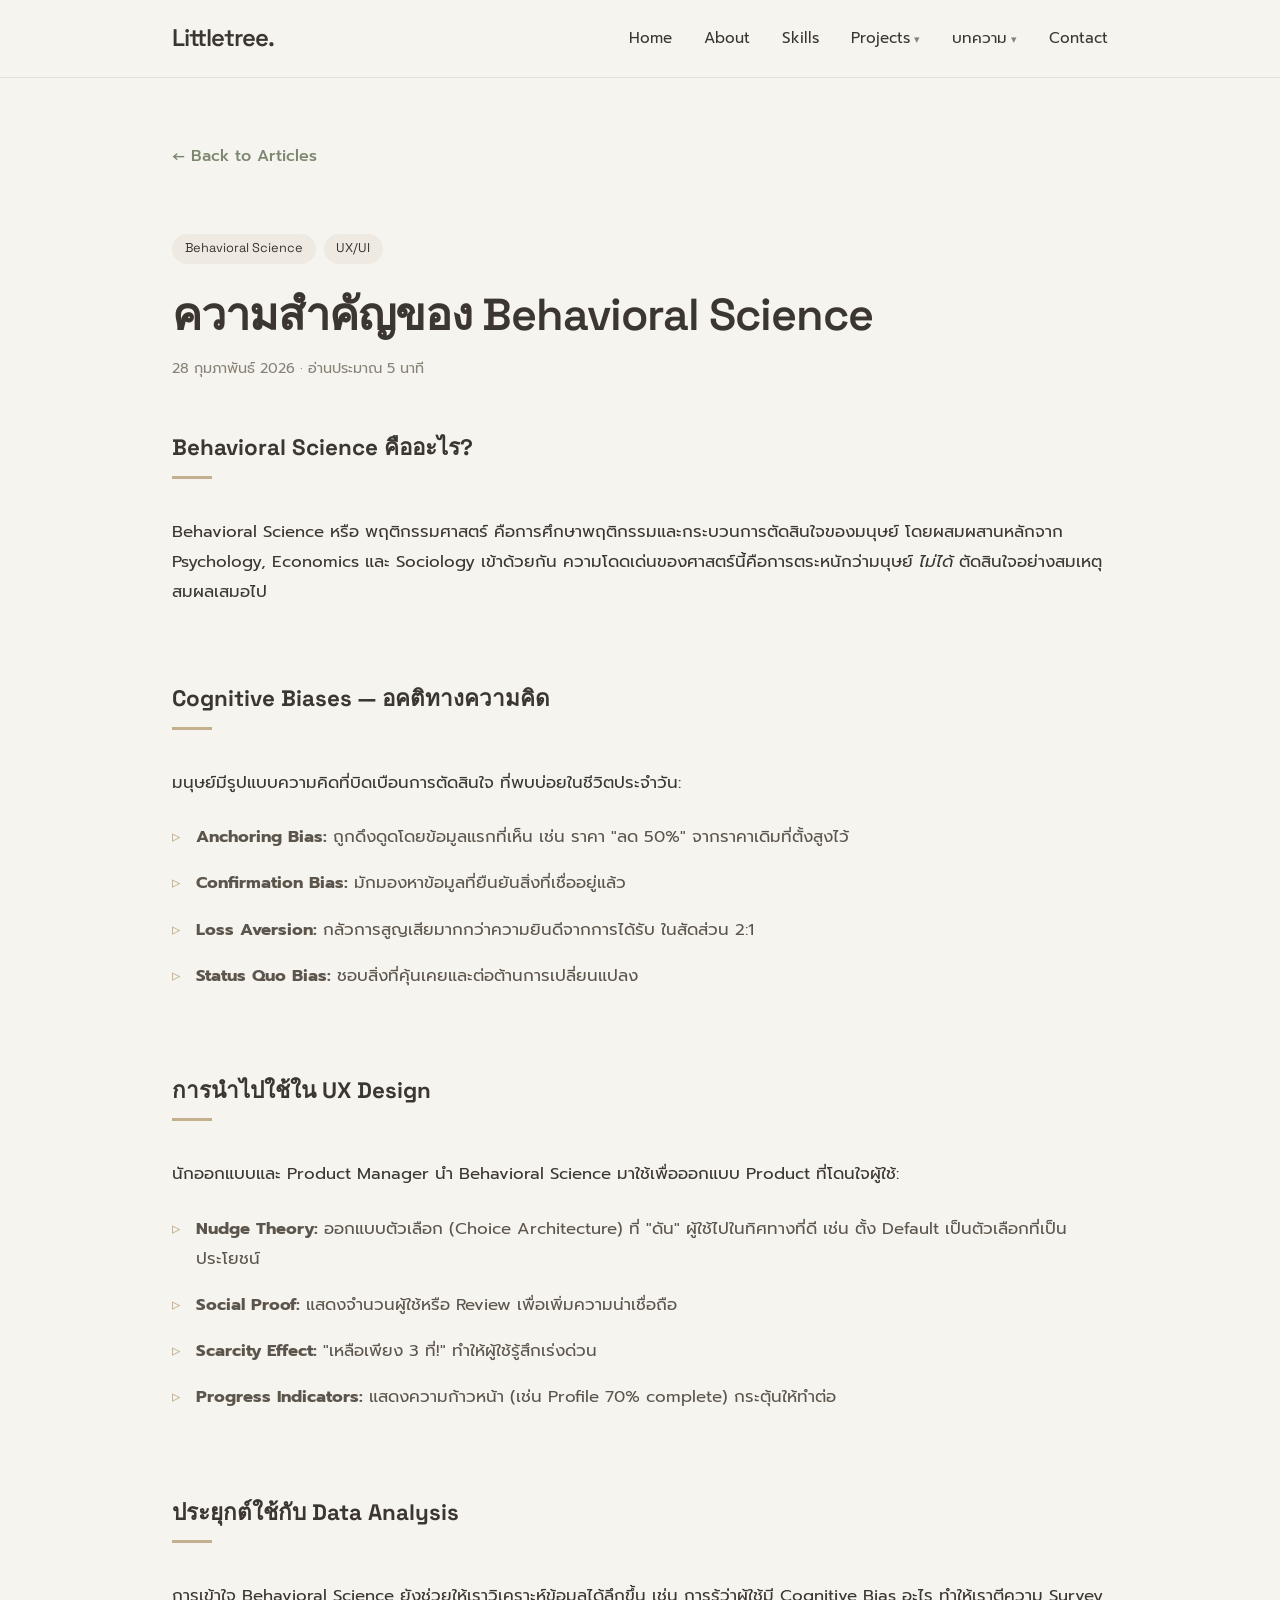
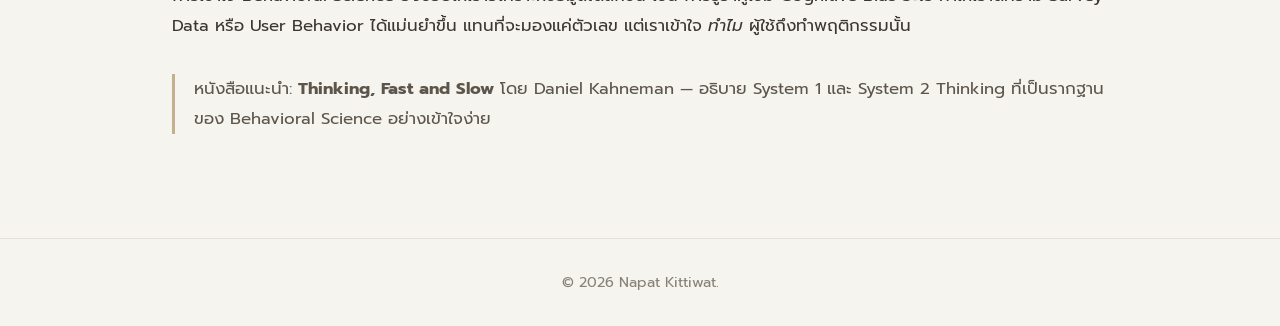
==== article-behavioral.html @ 37f3296d "Add files via upload" ====
<!DOCTYPE html>
<html lang="th">

<head>
    <meta charset="UTF-8">
    <meta name="viewport" content="width=device-width, initial-scale=1.0">
    <title>Behavioral Science | Littletree</title>
    <link rel="stylesheet" href="style.css">
    <link
        href="https://fonts.googleapis.com/css2?family=Prompt:wght@300;400;500;600&family=Space+Grotesk:wght@400;500;600&display=swap"
        rel="stylesheet">
</head>

<body>
    <nav class="navbar">
        <div class="nav-content">
            <a href="index.html#home" class="logo">Littletree.</a>
            <ul class="nav-links">
                <li><a href="index.html#home">Home</a></li>
                <li><a href="index.html#about">About</a></li>
                <li><a href="index.html#skills">Skills</a></li>
                <li class="dropdown">
                    <a href="projects.html">Projects</a>
                    <ul class="dropdown-menu">
                        <li><a href="projects.html#data">Data Projects</a></li>
                        <li><a href="projects.html#coding">Coding Projects</a></li>
                    </ul>
                </li>
                <li class="dropdown">
                    <a href="articles.html">บทความ</a>
                    <ul class="dropdown-menu">
                        <li><a href="articles.html#data">Data Articles</a></li>
                        <li><a href="articles.html#coding">Coding Articles</a></li>
                        <li><a href="articles.html#til">อันนี้เพิ่งรู้</a></li>
                    </ul>
                </li>
                <li><a href="index.html#contact">Contact</a></li>
            </ul>
        </div>
    </nav>

    <main>
        <section style="padding-top: 9rem; padding-bottom: 5rem;">
            <div class="container">
                <a href="articles.html" class="back-link">&larr; Back to Articles</a>
                <div class="tags" style="margin-top: 2rem;">
                    <span>Behavioral Science</span>
                    <span>UX/UI</span>
                </div>
                <h1 class="name" style="margin-top: 1rem; font-size: 2.8rem; line-height: 1.2;">ความสำคัญของ Behavioral
                    Science</h1>
                <p style="margin-top: 1rem; color: #888276; font-size: 0.9rem;">28 กุมภาพันธ์ 2026 · อ่านประมาณ 5 นาที
                </p>

                <div class="project-content" style="margin-top: 3rem;">

                    <h2 class="section-title" style="font-size: 1.4rem;">Behavioral Science คืออะไร?</h2>
                    <p>
                        Behavioral Science หรือ พฤติกรรมศาสตร์ คือการศึกษาพฤติกรรมและกระบวนการตัดสินใจของมนุษย์
                        โดยผสมผสานหลักจาก Psychology, Economics และ Sociology เข้าด้วยกัน
                        ความโดดเด่นของศาสตร์นี้คือการตระหนักว่ามนุษย์ <em>ไม่ได้</em> ตัดสินใจอย่างสมเหตุสมผลเสมอไป
                    </p>

                    <h2 class="section-title" style="font-size: 1.4rem; margin-top: 3rem;">Cognitive Biases —
                        อคติทางความคิด</h2>
                    <p>มนุษย์มีรูปแบบความคิดที่บิดเบือนการตัดสินใจ ที่พบบ่อยในชีวิตประจำวัน:</p>
                    <ul class="feature-list">
                        <li><strong>Anchoring Bias:</strong> ถูกดึงดูดโดยข้อมูลแรกที่เห็น เช่น ราคา "ลด 50%"
                            จากราคาเดิมที่ตั้งสูงไว้</li>
                        <li><strong>Confirmation Bias:</strong> มักมองหาข้อมูลที่ยืนยันสิ่งที่เชื่ออยู่แล้ว</li>
                        <li><strong>Loss Aversion:</strong> กลัวการสูญเสียมากกว่าความยินดีจากการได้รับ ในสัดส่วน 2:1
                        </li>
                        <li><strong>Status Quo Bias:</strong> ชอบสิ่งที่คุ้นเคยและต่อต้านการเปลี่ยนแปลง</li>
                    </ul>

                    <h2 class="section-title" style="font-size: 1.4rem; margin-top: 3rem;">การนำไปใช้ใน UX Design</h2>
                    <p>นักออกแบบและ Product Manager นำ Behavioral Science มาใช้เพื่อออกแบบ Product ที่โดนใจผู้ใช้:</p>
                    <ul class="feature-list">
                        <li><strong>Nudge Theory:</strong> ออกแบบตัวเลือก (Choice Architecture) ที่ "ดัน"
                            ผู้ใช้ไปในทิศทางที่ดี เช่น ตั้ง Default เป็นตัวเลือกที่เป็นประโยชน์</li>
                        <li><strong>Social Proof:</strong> แสดงจำนวนผู้ใช้หรือ Review เพื่อเพิ่มความน่าเชื่อถือ</li>
                        <li><strong>Scarcity Effect:</strong> "เหลือเพียง 3 ที่!" ทำให้ผู้ใช้รู้สึกเร่งด่วน</li>
                        <li><strong>Progress Indicators:</strong> แสดงความก้าวหน้า (เช่น Profile 70% complete)
                            กระตุ้นให้ทำต่อ</li>
                    </ul>

                    <h2 class="section-title" style="font-size: 1.4rem; margin-top: 3rem;">ประยุกต์ใช้กับ Data Analysis
                    </h2>
                    <p>
                        การเข้าใจ Behavioral Science ยังช่วยให้เราวิเคราะห์ข้อมูลได้ลึกขึ้น
                        เช่น การรู้ว่าผู้ใช้มี Cognitive Bias อะไร ทำให้เราตีความ Survey Data หรือ User Behavior
                        ได้แม่นยำขึ้น
                        แทนที่จะมองแค่ตัวเลข แต่เราเข้าใจ <em>ทำไม</em> ผู้ใช้ถึงทำพฤติกรรมนั้น
                    </p>

                    <p
                        style="margin-top: 2rem; border-left: 3px solid var(--secondary-color); padding-left: 1.2rem; color: #5c554b;">
                        หนังสือแนะนำ: <strong>Thinking, Fast and Slow</strong> โดย Daniel Kahneman — อธิบาย System 1 และ
                        System 2 Thinking ที่เป็นรากฐานของ Behavioral Science อย่างเข้าใจง่าย
                    </p>
                </div>
            </div>
        </section>
    </main>

    <footer>
        <div class="container">
            <p>&copy; 2026 Napat Kittiwat.</p>
        </div>
    </footer>

    <script src="script.js"></script>
</body>

</html>
---- style.css ----
/* Earth Tone Variables */
:root {
    --bg-color: #f6f4ef;
    --text-color: #3b362f;
    --primary-color: #7b886f;
    /* Muted olive green */
    --primary-hover: #65715a;
    --secondary-color: #c4b08f;
    /* Warm sand */
    --border-color: #e5e0d3;
    --card-bg: #fffdf9;

    --font-heading: 'Space Grotesk', sans-serif;
    --font-body: 'Prompt', sans-serif;
}

* {
    margin: 0;
    padding: 0;
    box-sizing: border-box;
}

html {
    scroll-behavior: smooth;
}

body {
    font-family: var(--font-body);
    background-color: var(--bg-color);
    color: var(--text-color);
    line-height: 1.6;
}

h1,
h2,
h3,
.logo {
    font-family: var(--font-heading);
}

.container {
    max-width: 1000px;
    margin: 0 auto;
    padding: 0 2rem;
}

/* Navbar */
.navbar {
    position: fixed;
    top: 0;
    width: 100%;
    background-color: rgba(246, 244, 239, 0.9);
    backdrop-filter: blur(8px);
    z-index: 1000;
    border-bottom: 1px solid var(--border-color);
}

.nav-content {
    max-width: 1000px;
    margin: 0 auto;
    padding: 1.2rem 2rem;
    display: flex;
    justify-content: space-between;
    align-items: center;
}

.logo {
    font-size: 1.5rem;
    font-weight: 600;
    color: var(--text-color);
    text-decoration: none;
    letter-spacing: -1px;
}

.nav-links {
    list-style: none;
    display: flex;
    gap: 2rem;
    align-items: center;
}

.nav-links a {
    text-decoration: none;
    color: var(--text-color);
    font-weight: 400;
    font-size: 0.95rem;
    transition: color 0.3s ease;
}

.nav-links a:hover,
.nav-links a.active {
    color: var(--primary-color);
}

/* Dropdown */
.dropdown {
    position: relative;
}

.dropdown>a::after {
    content: ' ▾';
    font-size: 0.7rem;
    opacity: 0.6;
}

.dropdown-menu {
    display: none;
    position: absolute;
    top: 100%;
    left: 50%;
    transform: translateX(-50%);
    background-color: rgba(250, 248, 244, 0.98);
    backdrop-filter: blur(10px);
    border: 1px solid var(--border-color);
    border-radius: 8px;
    padding: 0.8rem 0 0.4rem;
    min-width: 180px;
    list-style: none;
    z-index: 999;
    box-shadow: 0 8px 24px rgba(59, 54, 47, 0.1);
    white-space: nowrap;
}

.dropdown:hover .dropdown-menu {
    display: block;
}

.dropdown-menu li a {
    display: block;
    padding: 0.55rem 1.2rem;
    color: var(--text-color);
    font-size: 0.88rem;
    font-weight: 400;
    transition: color 0.2s ease, background 0.2s ease;
}

.dropdown-menu li a:hover {
    color: var(--primary-color);
    background-color: rgba(123, 136, 111, 0.06);
}

.dropdown-menu li a::after {
    content: none;
    /* no arrow-after on sub-items */
}

/* Sections */

section {
    padding: 6rem 0;
}

.section-title {
    font-size: 2rem;
    margin-bottom: 3rem;
    position: relative;
    display: inline-block;
}

.section-title::after {
    content: '';
    position: absolute;
    bottom: -10px;
    left: 0;
    width: 40px;
    height: 3px;
    background-color: var(--secondary-color);
}

/* Hero Section */
.hero {
    min-height: 100vh;
    display: flex;
    align-items: center;
    padding-top: 5rem;
}

.greeting {
    font-size: 1.2rem;
    color: var(--primary-color);
    margin-bottom: 0.5rem;
}

.name {
    font-size: 4rem;
    font-weight: 600;
    line-height: 1.1;
    margin-bottom: 1rem;
    letter-spacing: -1px;
}

.role {
    font-size: 1.8rem;
    font-weight: 400;
    color: var(--secondary-color);
    margin-bottom: 1.5rem;
}

.summary {
    font-size: 1.1rem;
    max-width: 600px;
    margin-bottom: 2.5rem;
    color: #5c554b;
}

/* Buttons */
.cta-buttons {
    display: flex;
    gap: 1rem;
}

.btn {
    display: inline-block;
    padding: 0.8rem 1.8rem;
    border-radius: 4px;
    text-decoration: none;
    font-weight: 500;
    transition: all 0.3s ease;
}

.btn.primary {
    background-color: var(--primary-color);
    color: white;
}

.btn.primary:hover {
    background-color: var(--primary-hover);
}

.btn.secondary {
    border: 1px solid var(--primary-color);
    color: var(--primary-color);
}

.btn.secondary:hover {
    background-color: rgba(123, 136, 111, 0.1);
}

/* About Section */
.about-text p {
    margin-bottom: 1rem;
    font-size: 1.05rem;
}

/* Skills Section */
.skills-grid {
    display: grid;
    grid-template-columns: repeat(auto-fit, minmax(280px, 1fr));
    gap: 2rem;
}

.skill-category {
    background-color: var(--card-bg);
    padding: 2rem;
    border: 1px solid var(--border-color);
    border-radius: 8px;
}

.skill-category h3 {
    margin-bottom: 1.5rem;
    color: var(--text-color);
    font-size: 1.2rem;
}

.skill-category ul {
    list-style-type: none;
}

.skill-category li {
    margin-bottom: 0.8rem;
    position: relative;
    padding-left: 1.5rem;
    color: #5c554b;
}

.skill-category li::before {
    content: '▹';
    position: absolute;
    left: 0;
    color: var(--secondary-color);
}

/* Projects Section */
.project-grid {
    display: grid;
    grid-template-columns: repeat(auto-fit, minmax(320px, 1fr));
    gap: 2rem;
}

.project-card {
    background-color: var(--card-bg);
    border: 1px solid var(--border-color);
    border-radius: 8px;
    overflow: hidden;
    transition: transform 0.3s ease, box-shadow 0.3s ease;
}

.project-card:hover {
    transform: translateY(-5px);
    box-shadow: 0 10px 20px rgba(59, 54, 47, 0.05);
}

.project-info {
    padding: 2rem;
}

.project-info h3 {
    font-size: 1.3rem;
    margin-bottom: 1rem;
}

.project-info p {
    color: #5c554b;
    margin-bottom: 1.5rem;
    font-size: 0.95rem;
}

/* Tags */
.tags {
    display: flex;
    flex-wrap: wrap;
    gap: 0.5rem;
    margin-bottom: 1.5rem;
}

.tags span {
    font-size: 0.8rem;
    font-family: var(--font-heading);
    padding: 0.3rem 0.8rem;
    background-color: rgba(196, 176, 143, 0.15);
    color: var(--text-color);
    border-radius: 20px;
}

.project-link {
    text-decoration: none;
    color: var(--primary-color);
    font-weight: 500;
    font-size: 0.9rem;
    transition: color 0.3s ease;
}

.project-link:hover {
    color: var(--secondary-color);
}

/* View All Links */
.view-all-container {
    text-align: right;
    margin-top: 2rem;
}

.view-all-link {
    font-family: var(--font-heading);
    text-decoration: none;
    color: var(--text-color);
    font-weight: 500;
    font-size: 1rem;
    transition: color 0.3s ease, transform 0.3s ease;
    display: inline-block;
}

.view-all-link:hover {
    color: var(--primary-color);
    transform: translateX(5px);
}

/* Contact Section */
.contact p {
    margin-bottom: 2rem;
    max-width: 500px;
}

.contact-links {
    display: flex;
    flex-direction: column;
    gap: 1rem;
}

.contact-link {
    font-family: var(--font-heading);
    text-decoration: none;
    color: var(--primary-color);
    font-size: 1.2rem;
    font-weight: 500;
    display: inline-block;
}

.contact-link:hover {
    text-decoration: underline;
    text-underline-offset: 4px;
}

/* Footer */
footer {
    text-align: center;
    padding: 2rem 0;
    border-top: 1px solid var(--border-color);
    color: #888276;
    font-size: 0.9rem;
}

/* Responsive Design */
@media (max-width: 768px) {
    .name {
        font-size: 3rem;
    }

    .role {
        font-size: 1.4rem;
    }

    .nav-links {
        display: none;
    }

    section {
        padding: 4rem 0;
    }
}

/* Project Detail Pages */
.back-link {
    display: inline-block;
    color: var(--primary-color);
    text-decoration: none;
    font-weight: 500;
    margin-bottom: 2rem;
    transition: transform 0.3s ease;
}

.back-link:hover {
    transform: translateX(-5px);
}

.project-content {
    color: var(--text-color);
    font-size: 1.05rem;
    line-height: 1.8;
}

.project-content p {
    margin-bottom: 1.5rem;
}

.feature-list {
    list-style: none;
    margin-bottom: 2rem;
}

.feature-list li {
    position: relative;
    padding-left: 1.5rem;
    margin-bottom: 1rem;
    color: #5c554b;
}

.feature-list li::before {
    content: '▹';
    position: absolute;
    left: 0;
    color: var(--secondary-color);
}
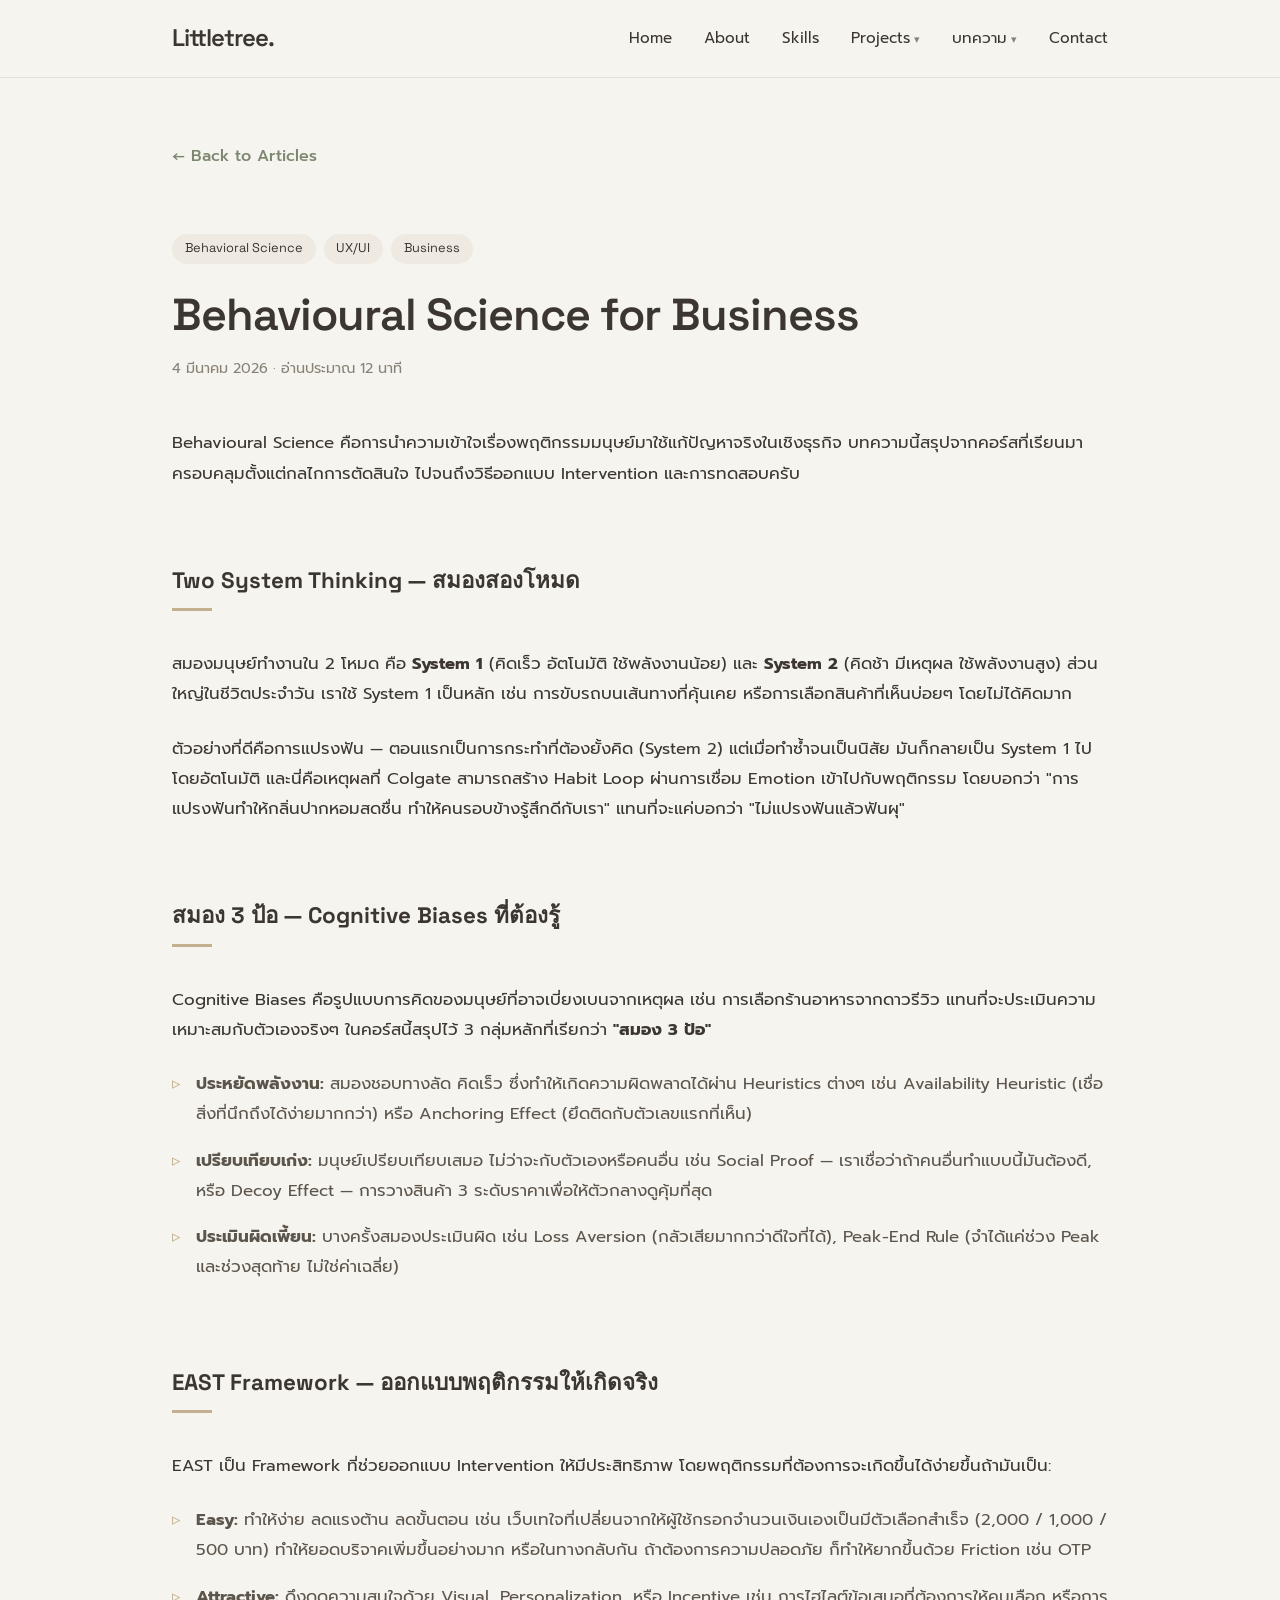
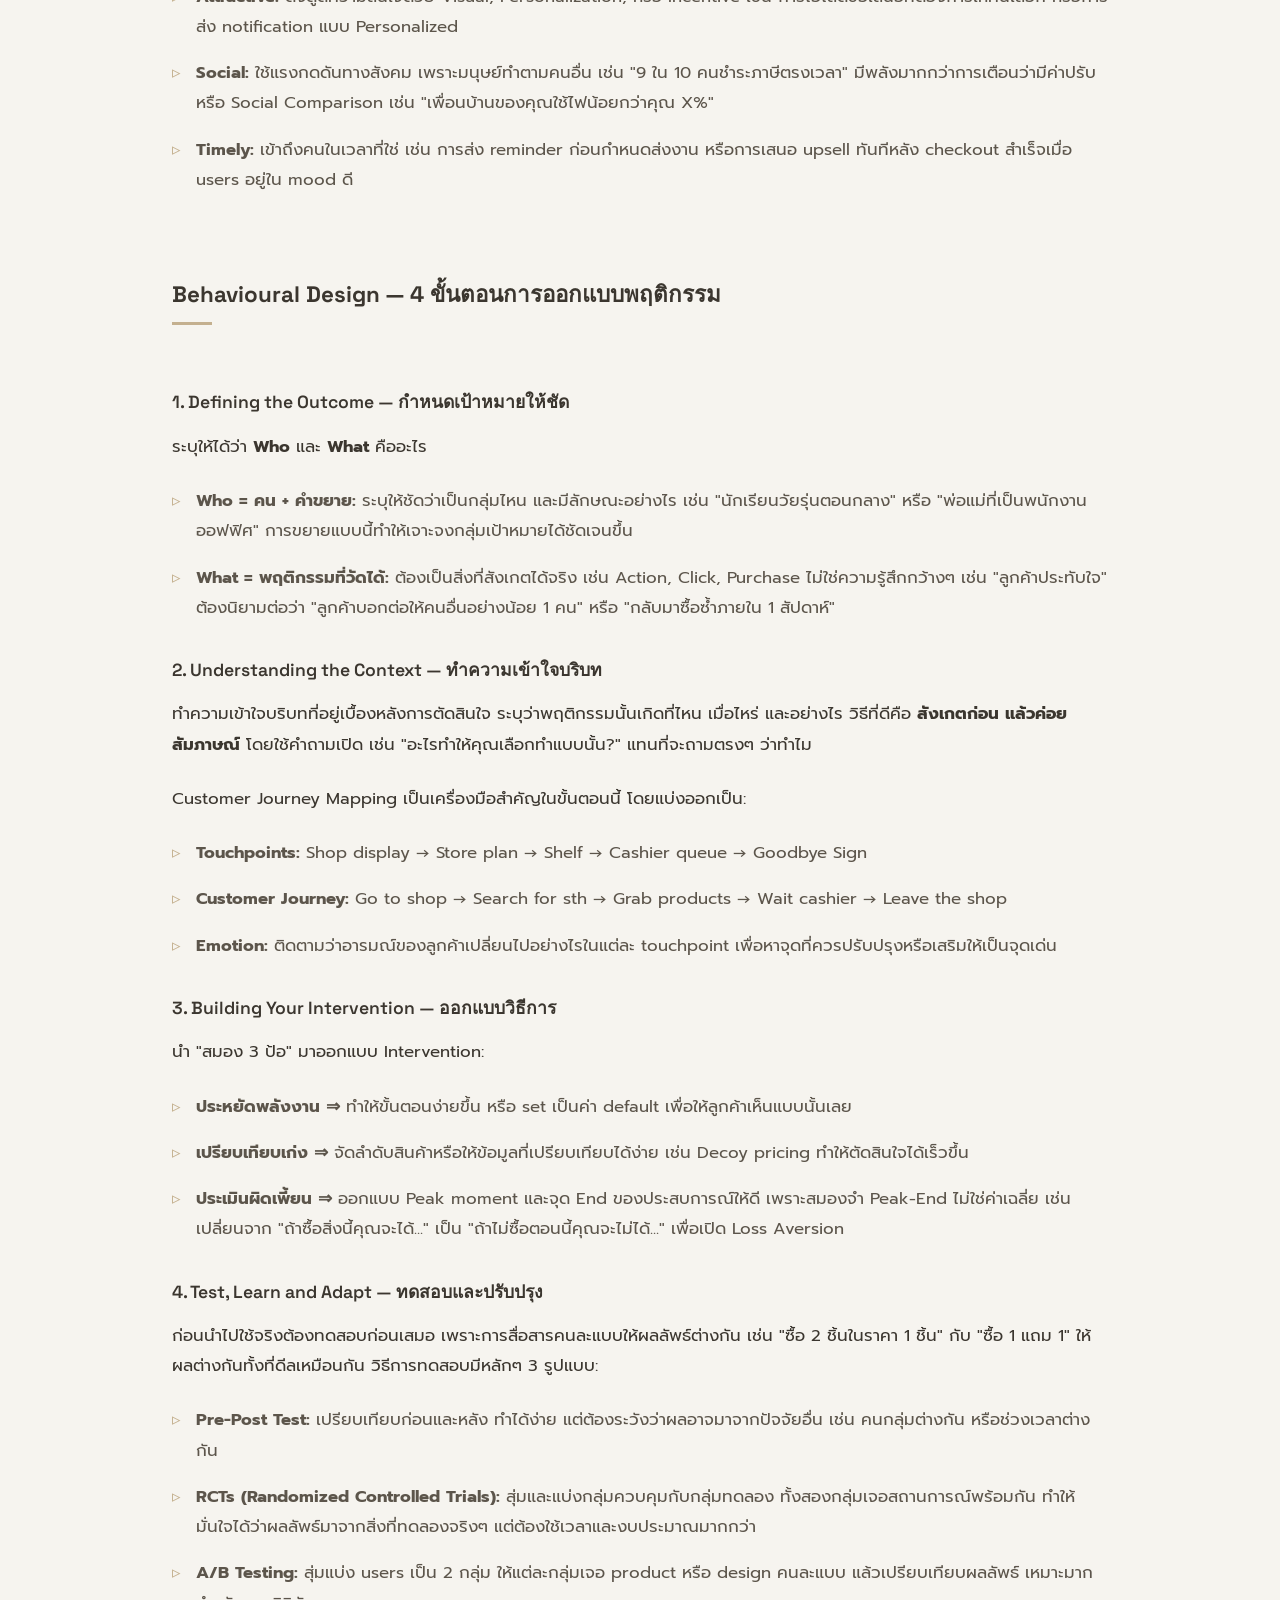
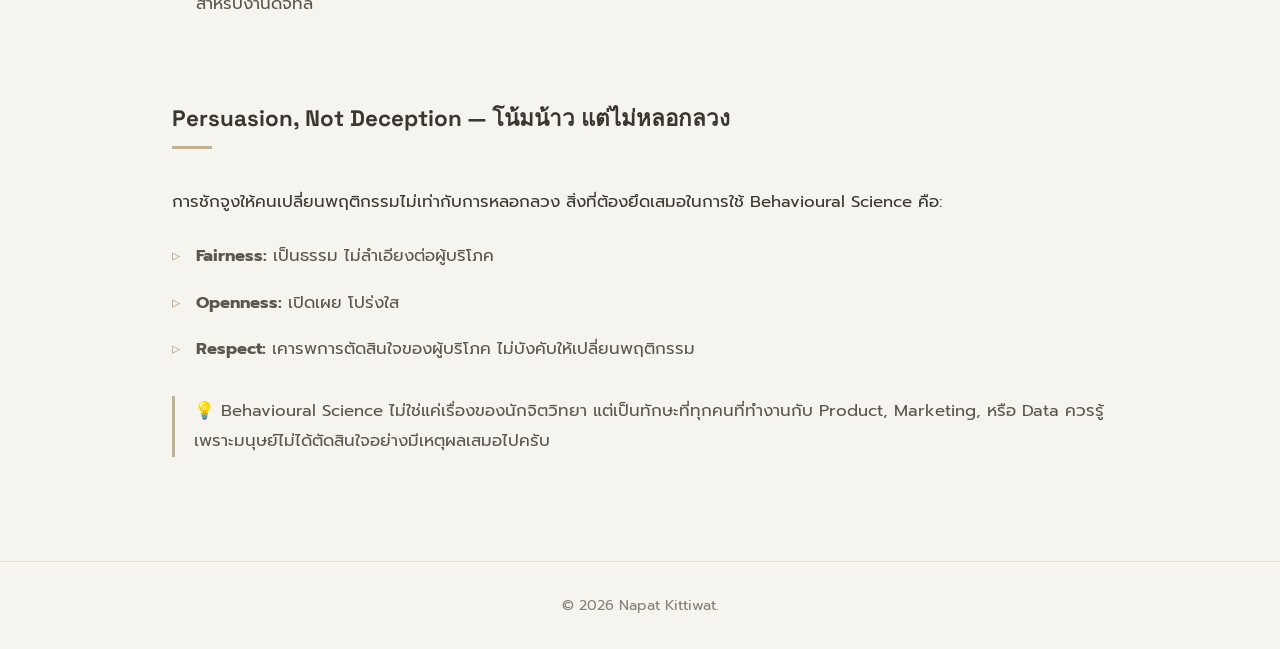
==== commit dea73f49: "Update article-behavioral.html" ====
--- a/article-behavioral.html
+++ b/article-behavioral.html
@@ -4,7 +4,7 @@
 <head>
     <meta charset="UTF-8">
     <meta name="viewport" content="width=device-width, initial-scale=1.0">
-    <title>Behavioral Science | Littletree</title>
+    <title>Behavioural Science for Business | Littletree</title>
     <link rel="stylesheet" href="style.css">
     <link
         href="https://fonts.googleapis.com/css2?family=Prompt:wght@300;400;500;600&family=Space+Grotesk:wght@400;500;600&display=swap"
@@ -46,58 +46,207 @@
                 <div class="tags" style="margin-top: 2rem;">
                     <span>Behavioral Science</span>
                     <span>UX/UI</span>
+                    <span>Business</span>
                 </div>
-                <h1 class="name" style="margin-top: 1rem; font-size: 2.8rem; line-height: 1.2;">ความสำคัญของ Behavioral
-                    Science</h1>
-                <p style="margin-top: 1rem; color: #888276; font-size: 0.9rem;">28 กุมภาพันธ์ 2026 · อ่านประมาณ 5 นาที
-                </p>
+                <h1 class="name" style="margin-top: 1rem; font-size: 2.8rem; line-height: 1.2;">Behavioural Science for
+                    Business</h1>
+                <p style="margin-top: 1rem; color: #888276; font-size: 0.9rem;">4 มีนาคม 2026 · อ่านประมาณ 12 นาที</p>
 
                 <div class="project-content" style="margin-top: 3rem;">
 
-                    <h2 class="section-title" style="font-size: 1.4rem;">Behavioral Science คืออะไร?</h2>
-                    <p>
-                        Behavioral Science หรือ พฤติกรรมศาสตร์ คือการศึกษาพฤติกรรมและกระบวนการตัดสินใจของมนุษย์
-                        โดยผสมผสานหลักจาก Psychology, Economics และ Sociology เข้าด้วยกัน
-                        ความโดดเด่นของศาสตร์นี้คือการตระหนักว่ามนุษย์ <em>ไม่ได้</em> ตัดสินใจอย่างสมเหตุสมผลเสมอไป
-                    </p>
-
-                    <h2 class="section-title" style="font-size: 1.4rem; margin-top: 3rem;">Cognitive Biases —
-                        อคติทางความคิด</h2>
-                    <p>มนุษย์มีรูปแบบความคิดที่บิดเบือนการตัดสินใจ ที่พบบ่อยในชีวิตประจำวัน:</p>
-                    <ul class="feature-list">
-                        <li><strong>Anchoring Bias:</strong> ถูกดึงดูดโดยข้อมูลแรกที่เห็น เช่น ราคา "ลด 50%"
-                            จากราคาเดิมที่ตั้งสูงไว้</li>
-                        <li><strong>Confirmation Bias:</strong> มักมองหาข้อมูลที่ยืนยันสิ่งที่เชื่ออยู่แล้ว</li>
-                        <li><strong>Loss Aversion:</strong> กลัวการสูญเสียมากกว่าความยินดีจากการได้รับ ในสัดส่วน 2:1
-                        </li>
-                        <li><strong>Status Quo Bias:</strong> ชอบสิ่งที่คุ้นเคยและต่อต้านการเปลี่ยนแปลง</li>
-                    </ul>
-
-                    <h2 class="section-title" style="font-size: 1.4rem; margin-top: 3rem;">การนำไปใช้ใน UX Design</h2>
-                    <p>นักออกแบบและ Product Manager นำ Behavioral Science มาใช้เพื่อออกแบบ Product ที่โดนใจผู้ใช้:</p>
-                    <ul class="feature-list">
-                        <li><strong>Nudge Theory:</strong> ออกแบบตัวเลือก (Choice Architecture) ที่ "ดัน"
-                            ผู้ใช้ไปในทิศทางที่ดี เช่น ตั้ง Default เป็นตัวเลือกที่เป็นประโยชน์</li>
-                        <li><strong>Social Proof:</strong> แสดงจำนวนผู้ใช้หรือ Review เพื่อเพิ่มความน่าเชื่อถือ</li>
-                        <li><strong>Scarcity Effect:</strong> "เหลือเพียง 3 ที่!" ทำให้ผู้ใช้รู้สึกเร่งด่วน</li>
-                        <li><strong>Progress Indicators:</strong> แสดงความก้าวหน้า (เช่น Profile 70% complete)
-                            กระตุ้นให้ทำต่อ</li>
-                    </ul>
-
-                    <h2 class="section-title" style="font-size: 1.4rem; margin-top: 3rem;">ประยุกต์ใช้กับ Data Analysis
-                    </h2>
-                    <p>
-                        การเข้าใจ Behavioral Science ยังช่วยให้เราวิเคราะห์ข้อมูลได้ลึกขึ้น
-                        เช่น การรู้ว่าผู้ใช้มี Cognitive Bias อะไร ทำให้เราตีความ Survey Data หรือ User Behavior
-                        ได้แม่นยำขึ้น
-                        แทนที่จะมองแค่ตัวเลข แต่เราเข้าใจ <em>ทำไม</em> ผู้ใช้ถึงทำพฤติกรรมนั้น
-                    </p>
+                    <!-- INTRO -->
+                    <p>
+                        Behavioural Science คือการนำความเข้าใจเรื่องพฤติกรรมมนุษย์มาใช้แก้ปัญหาจริงในเชิงธุรกิจ
+                        บทความนี้สรุปจากคอร์สที่เรียนมา ครอบคลุมตั้งแต่กลไกการตัดสินใจ ไปจนถึงวิธีออกแบบ Intervention
+                        และการทดสอบครับ
+                    </p>
+
+                    <!-- SECTION 1 -->
+                    <h2 class="section-title" style="font-size: 1.4rem; margin-top: 3rem;">Two System Thinking —
+                        สมองสองโหมด</h2>
+                    <p>
+                        สมองมนุษย์ทำงานใน 2 โหมด คือ <strong>System 1</strong> (คิดเร็ว อัตโนมัติ ใช้พลังงานน้อย) และ
+                        <strong>System 2</strong> (คิดช้า มีเหตุผล ใช้พลังงานสูง)
+                        ส่วนใหญ่ในชีวิตประจำวัน เราใช้ System 1 เป็นหลัก เช่น การขับรถบนเส้นทางที่คุ้นเคย
+                        หรือการเลือกสินค้าที่เห็นบ่อยๆ โดยไม่ได้คิดมาก
+                    </p>
+                    <p>
+                        ตัวอย่างที่ดีคือการแปรงฟัน — ตอนแรกเป็นการกระทำที่ต้องยั้งคิด (System 2)
+                        แต่เมื่อทำซ้ำจนเป็นนิสัย
+                        มันก็กลายเป็น System 1 ไปโดยอัตโนมัติ
+                        และนี่คือเหตุผลที่ Colgate สามารถสร้าง Habit Loop ผ่านการเชื่อม Emotion เข้าไปกับพฤติกรรม
+                        โดยบอกว่า "การแปรงฟันทำให้กลิ่นปากหอมสดชื่น ทำให้คนรอบข้างรู้สึกดีกับเรา" แทนที่จะแค่บอกว่า
+                        "ไม่แปรงฟันแล้วฟันผุ"
+                    </p>
+
+                    <!-- SECTION 2 -->
+                    <h2 class="section-title" style="font-size: 1.4rem; margin-top: 3rem;">สมอง 3 ป้อ — Cognitive Biases
+                        ที่ต้องรู้</h2>
+                    <p>
+                        Cognitive Biases คือรูปแบบการคิดของมนุษย์ที่อาจเบี่ยงเบนจากเหตุผล เช่น
+                        การเลือกร้านอาหารจากดาวรีวิว
+                        แทนที่จะประเมินความเหมาะสมกับตัวเองจริงๆ ในคอร์สนี้สรุปไว้ 3 กลุ่มหลักที่เรียกว่า <strong>"สมอง
+                            3 ป้อ"</strong>
+                    </p>
+                    <ul class="feature-list">
+                        <li>
+                            <strong>ประหยัดพลังงาน:</strong>
+                            สมองชอบทางลัด คิดเร็ว ซึ่งทำให้เกิดความผิดพลาดได้ผ่าน Heuristics ต่างๆ
+                            เช่น Availability Heuristic (เชื่อสิ่งที่นึกถึงได้ง่ายมากกว่า)
+                            หรือ Anchoring Effect (ยึดติดกับตัวเลขแรกที่เห็น)
+                        </li>
+                        <li>
+                            <strong>เปรียบเทียบเก่ง:</strong>
+                            มนุษย์เปรียบเทียบเสมอ ไม่ว่าจะกับตัวเองหรือคนอื่น
+                            เช่น Social Proof — เราเชื่อว่าถ้าคนอื่นทำแบบนี้มันต้องดี,
+                            หรือ Decoy Effect — การวางสินค้า 3 ระดับราคาเพื่อให้ตัวกลางดูคุ้มที่สุด
+                        </li>
+                        <li>
+                            <strong>ประเมินผิดเพี้ยน:</strong>
+                            บางครั้งสมองประเมินผิด เช่น Loss Aversion (กลัวเสียมากกว่าดีใจที่ได้),
+                            Peak-End Rule (จำได้แค่ช่วง Peak และช่วงสุดท้าย ไม่ใช่ค่าเฉลี่ย)
+                        </li>
+                    </ul>
+
+                    <!-- SECTION 3 -->
+                    <h2 class="section-title" style="font-size: 1.4rem; margin-top: 3rem;">EAST Framework —
+                        ออกแบบพฤติกรรมให้เกิดจริง</h2>
+                    <p>
+                        EAST เป็น Framework ที่ช่วยออกแบบ Intervention ให้มีประสิทธิภาพ
+                        โดยพฤติกรรมที่ต้องการจะเกิดขึ้นได้ง่ายขึ้นถ้ามันเป็น:
+                    </p>
+                    <ul class="feature-list">
+                        <li>
+                            <strong>Easy:</strong>
+                            ทำให้ง่าย ลดแรงต้าน ลดขั้นตอน เช่น
+                            เว็บเทใจที่เปลี่ยนจากให้ผู้ใช้กรอกจำนวนเงินเองเป็นมีตัวเลือกสำเร็จ (2,000 / 1,000 / 500 บาท)
+                            ทำให้ยอดบริจาคเพิ่มขึ้นอย่างมาก
+                            หรือในทางกลับกัน ถ้าต้องการความปลอดภัย ก็ทำให้ยากขึ้นด้วย Friction เช่น OTP
+                        </li>
+                        <li>
+                            <strong>Attractive:</strong>
+                            ดึงดูดความสนใจด้วย Visual, Personalization, หรือ Incentive
+                            เช่น การไฮไลต์ข้อเสนอที่ต้องการให้คนเลือก หรือการส่ง notification แบบ Personalized
+                        </li>
+                        <li>
+                            <strong>Social:</strong>
+                            ใช้แรงกดดันทางสังคม เพราะมนุษย์ทำตามคนอื่น
+                            เช่น "9 ใน 10 คนชำระภาษีตรงเวลา" มีพลังมากกว่าการเตือนว่ามีค่าปรับ
+                            หรือ Social Comparison เช่น "เพื่อนบ้านของคุณใช้ไฟน้อยกว่าคุณ X%"
+                        </li>
+                        <li>
+                            <strong>Timely:</strong>
+                            เข้าถึงคนในเวลาที่ใช่ เช่น การส่ง reminder ก่อนกำหนดส่งงาน
+                            หรือการเสนอ upsell ทันทีหลัง checkout สำเร็จเมื่อ users อยู่ใน mood ดี
+                        </li>
+                    </ul>
+
+                    <!-- SECTION 4 -->
+                    <h2 class="section-title" style="font-size: 1.4rem; margin-top: 3rem;">Behavioural Design — 4
+                        ขั้นตอนการออกแบบพฤติกรรม</h2>
+
+                    <h3 style="font-size: 1.1rem; font-weight: 600; color: var(--text-color); margin: 1.5rem 0 0.8rem;">
+                        1. Defining the Outcome — กำหนดเป้าหมายให้ชัด</h3>
+                    <p>ระบุให้ได้ว่า <strong>Who</strong> และ <strong>What</strong> คืออะไร</p>
+                    <ul class="feature-list">
+                        <li>
+                            <strong>Who = คน + คำขยาย:</strong>
+                            ระบุให้ชัดว่าเป็นกลุ่มไหน และมีลักษณะอย่างไร
+                            เช่น "นักเรียนวัยรุ่นตอนกลาง" หรือ "พ่อแม่ที่เป็นพนักงานออฟฟิศ"
+                            การขยายแบบนี้ทำให้เจาะจงกลุ่มเป้าหมายได้ชัดเจนขึ้น
+                        </li>
+                        <li>
+                            <strong>What = พฤติกรรมที่วัดได้:</strong>
+                            ต้องเป็นสิ่งที่สังเกตได้จริง เช่น Action, Click, Purchase
+                            ไม่ใช่ความรู้สึกกว้างๆ เช่น "ลูกค้าประทับใจ" ต้องนิยามต่อว่า
+                            "ลูกค้าบอกต่อให้คนอื่นอย่างน้อย 1 คน" หรือ "กลับมาซื้อซ้ำภายใน 1 สัปดาห์"
+                        </li>
+                    </ul>
+
+                    <h3 style="font-size: 1.1rem; font-weight: 600; color: var(--text-color); margin: 1.5rem 0 0.8rem;">
+                        2. Understanding the Context — ทำความเข้าใจบริบท</h3>
+                    <p>
+                        ทำความเข้าใจบริบทที่อยู่เบื้องหลังการตัดสินใจ ระบุว่าพฤติกรรมนั้นเกิดที่ไหน เมื่อไหร่ และอย่างไร
+                        วิธีที่ดีคือ <strong>สังเกตก่อน แล้วค่อยสัมภาษณ์</strong> โดยใช้คำถามเปิด เช่น
+                        "อะไรทำให้คุณเลือกทำแบบนั้น?" แทนที่จะถามตรงๆ ว่าทำไม
+                    </p>
+                    <p>
+                        Customer Journey Mapping เป็นเครื่องมือสำคัญในขั้นตอนนี้ โดยแบ่งออกเป็น:
+                    </p>
+                    <ul class="feature-list">
+                        <li><strong>Touchpoints:</strong> Shop display → Store plan → Shelf → Cashier queue → Goodbye
+                            Sign</li>
+                        <li><strong>Customer Journey:</strong> Go to shop → Search for sth → Grab products → Wait
+                            cashier → Leave the shop</li>
+                        <li><strong>Emotion:</strong> ติดตามว่าอารมณ์ของลูกค้าเปลี่ยนไปอย่างไรในแต่ละ touchpoint
+                            เพื่อหาจุดที่ควรปรับปรุงหรือเสริมให้เป็นจุดเด่น</li>
+                    </ul>
+
+                    <h3 style="font-size: 1.1rem; font-weight: 600; color: var(--text-color); margin: 1.5rem 0 0.8rem;">
+                        3. Building Your Intervention — ออกแบบวิธีการ</h3>
+                    <p>นำ "สมอง 3 ป้อ" มาออกแบบ Intervention:</p>
+                    <ul class="feature-list">
+                        <li>
+                            <strong>ประหยัดพลังงาน ⇒</strong>
+                            ทำให้ขั้นตอนง่ายขึ้น หรือ set เป็นค่า default เพื่อให้ลูกค้าเห็นแบบนั้นเลย
+                        </li>
+                        <li>
+                            <strong>เปรียบเทียบเก่ง ⇒</strong>
+                            จัดลำดับสินค้าหรือให้ข้อมูลที่เปรียบเทียบได้ง่าย เช่น Decoy pricing ทำให้ตัดสินใจได้เร็วขึ้น
+                        </li>
+                        <li>
+                            <strong>ประเมินผิดเพี้ยน ⇒</strong>
+                            ออกแบบ Peak moment และจุด End ของประสบการณ์ให้ดี เพราะสมองจำ Peak-End ไม่ใช่ค่าเฉลี่ย
+                            เช่น เปลี่ยนจาก "ถ้าซื้อสิ่งนี้คุณจะได้..." เป็น "ถ้าไม่ซื้อตอนนี้คุณจะไม่ได้..." เพื่อเปิด
+                            Loss Aversion
+                        </li>
+                    </ul>
+
+                    <h3 style="font-size: 1.1rem; font-weight: 600; color: var(--text-color); margin: 1.5rem 0 0.8rem;">
+                        4. Test, Learn and Adapt — ทดสอบและปรับปรุง</h3>
+                    <p>
+                        ก่อนนำไปใช้จริงต้องทดสอบก่อนเสมอ เพราะการสื่อสารคนละแบบให้ผลลัพธ์ต่างกัน
+                        เช่น "ซื้อ 2 ชิ้นในราคา 1 ชิ้น" กับ "ซื้อ 1 แถม 1" ให้ผลต่างกันทั้งที่ดีลเหมือนกัน
+                        วิธีการทดสอบมีหลักๆ 3 รูปแบบ:
+                    </p>
+                    <ul class="feature-list">
+                        <li>
+                            <strong>Pre-Post Test:</strong>
+                            เปรียบเทียบก่อนและหลัง ทำได้ง่าย แต่ต้องระวังว่าผลอาจมาจากปัจจัยอื่น
+                            เช่น คนกลุ่มต่างกัน หรือช่วงเวลาต่างกัน
+                        </li>
+                        <li>
+                            <strong>RCTs (Randomized Controlled Trials):</strong>
+                            สุ่มและแบ่งกลุ่มควบคุมกับกลุ่มทดลอง ทั้งสองกลุ่มเจอสถานการณ์พร้อมกัน
+                            ทำให้มั่นใจได้ว่าผลลัพธ์มาจากสิ่งที่ทดลองจริงๆ แต่ต้องใช้เวลาและงบประมาณมากกว่า
+                        </li>
+                        <li>
+                            <strong>A/B Testing:</strong>
+                            สุ่มแบ่ง users เป็น 2 กลุ่ม ให้แต่ละกลุ่มเจอ product หรือ design คนละแบบ
+                            แล้วเปรียบเทียบผลลัพธ์ เหมาะมากสำหรับงานดิจิทัล
+                        </li>
+                    </ul>
+
+                    <!-- SECTION 5 -->
+                    <h2 class="section-title" style="font-size: 1.4rem; margin-top: 3rem;">Persuasion, Not Deception —
+                        โน้มน้าว แต่ไม่หลอกลวง</h2>
+                    <p>
+                        การชักจูงให้คนเปลี่ยนพฤติกรรมไม่เท่ากับการหลอกลวง
+                        สิ่งที่ต้องยึดเสมอในการใช้ Behavioural Science คือ:
+                    </p>
+                    <ul class="feature-list">
+                        <li><strong>Fairness:</strong> เป็นธรรม ไม่ลำเอียงต่อผู้บริโภค</li>
+                        <li><strong>Openness:</strong> เปิดเผย โปร่งใส</li>
+                        <li><strong>Respect:</strong> เคารพการตัดสินใจของผู้บริโภค ไม่บังคับให้เปลี่ยนพฤติกรรม</li>
+                    </ul>
 
                     <p
                         style="margin-top: 2rem; border-left: 3px solid var(--secondary-color); padding-left: 1.2rem; color: #5c554b;">
-                        หนังสือแนะนำ: <strong>Thinking, Fast and Slow</strong> โดย Daniel Kahneman — อธิบาย System 1 และ
-                        System 2 Thinking ที่เป็นรากฐานของ Behavioral Science อย่างเข้าใจง่าย
-                    </p>
+                        💡 Behavioural Science ไม่ใช่แค่เรื่องของนักจิตวิทยา แต่เป็นทักษะที่ทุกคนที่ทำงานกับ Product,
+                        Marketing, หรือ Data ควรรู้
+                        เพราะมนุษย์ไม่ได้ตัดสินใจอย่างมีเหตุผลเสมอไปครับ
+                    </p>
+
                 </div>
             </div>
         </section>
@@ -112,4 +261,4 @@
     <script src="script.js"></script>
 </body>
 
-</html>+</html>
